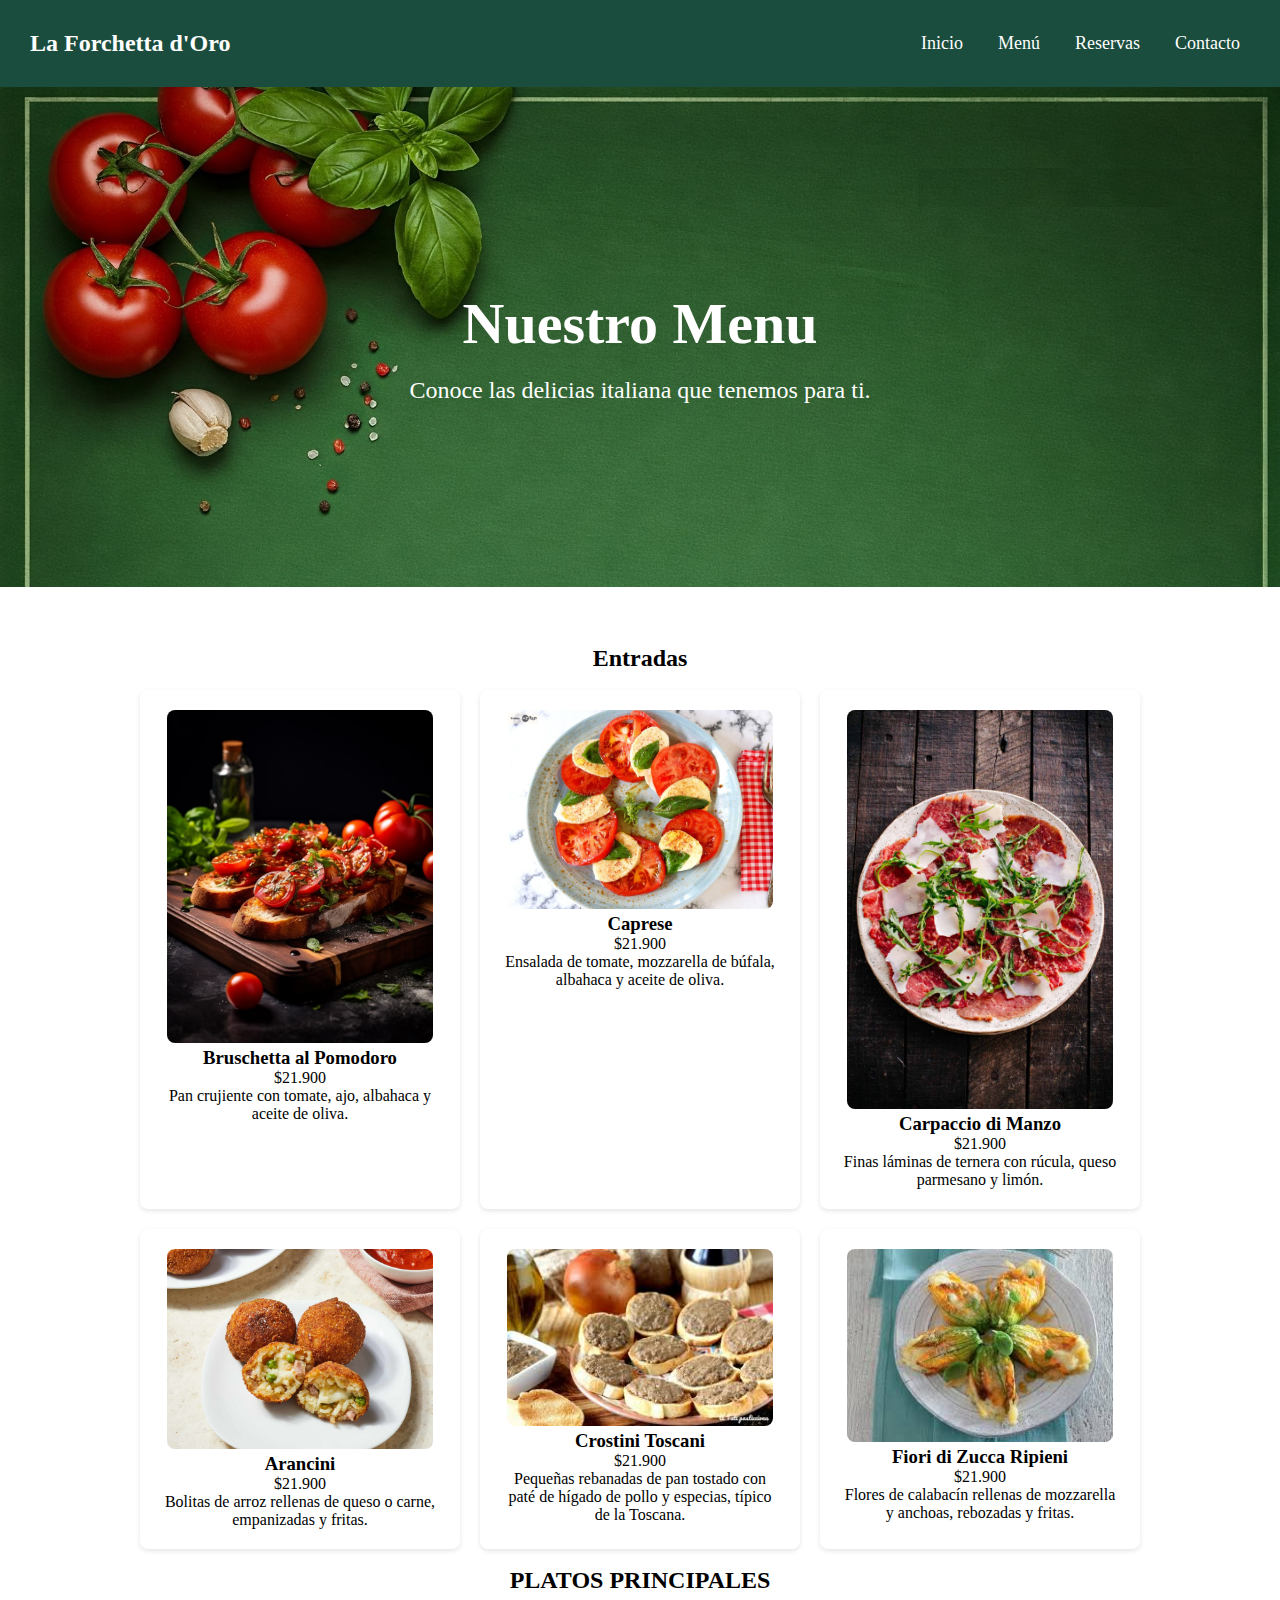
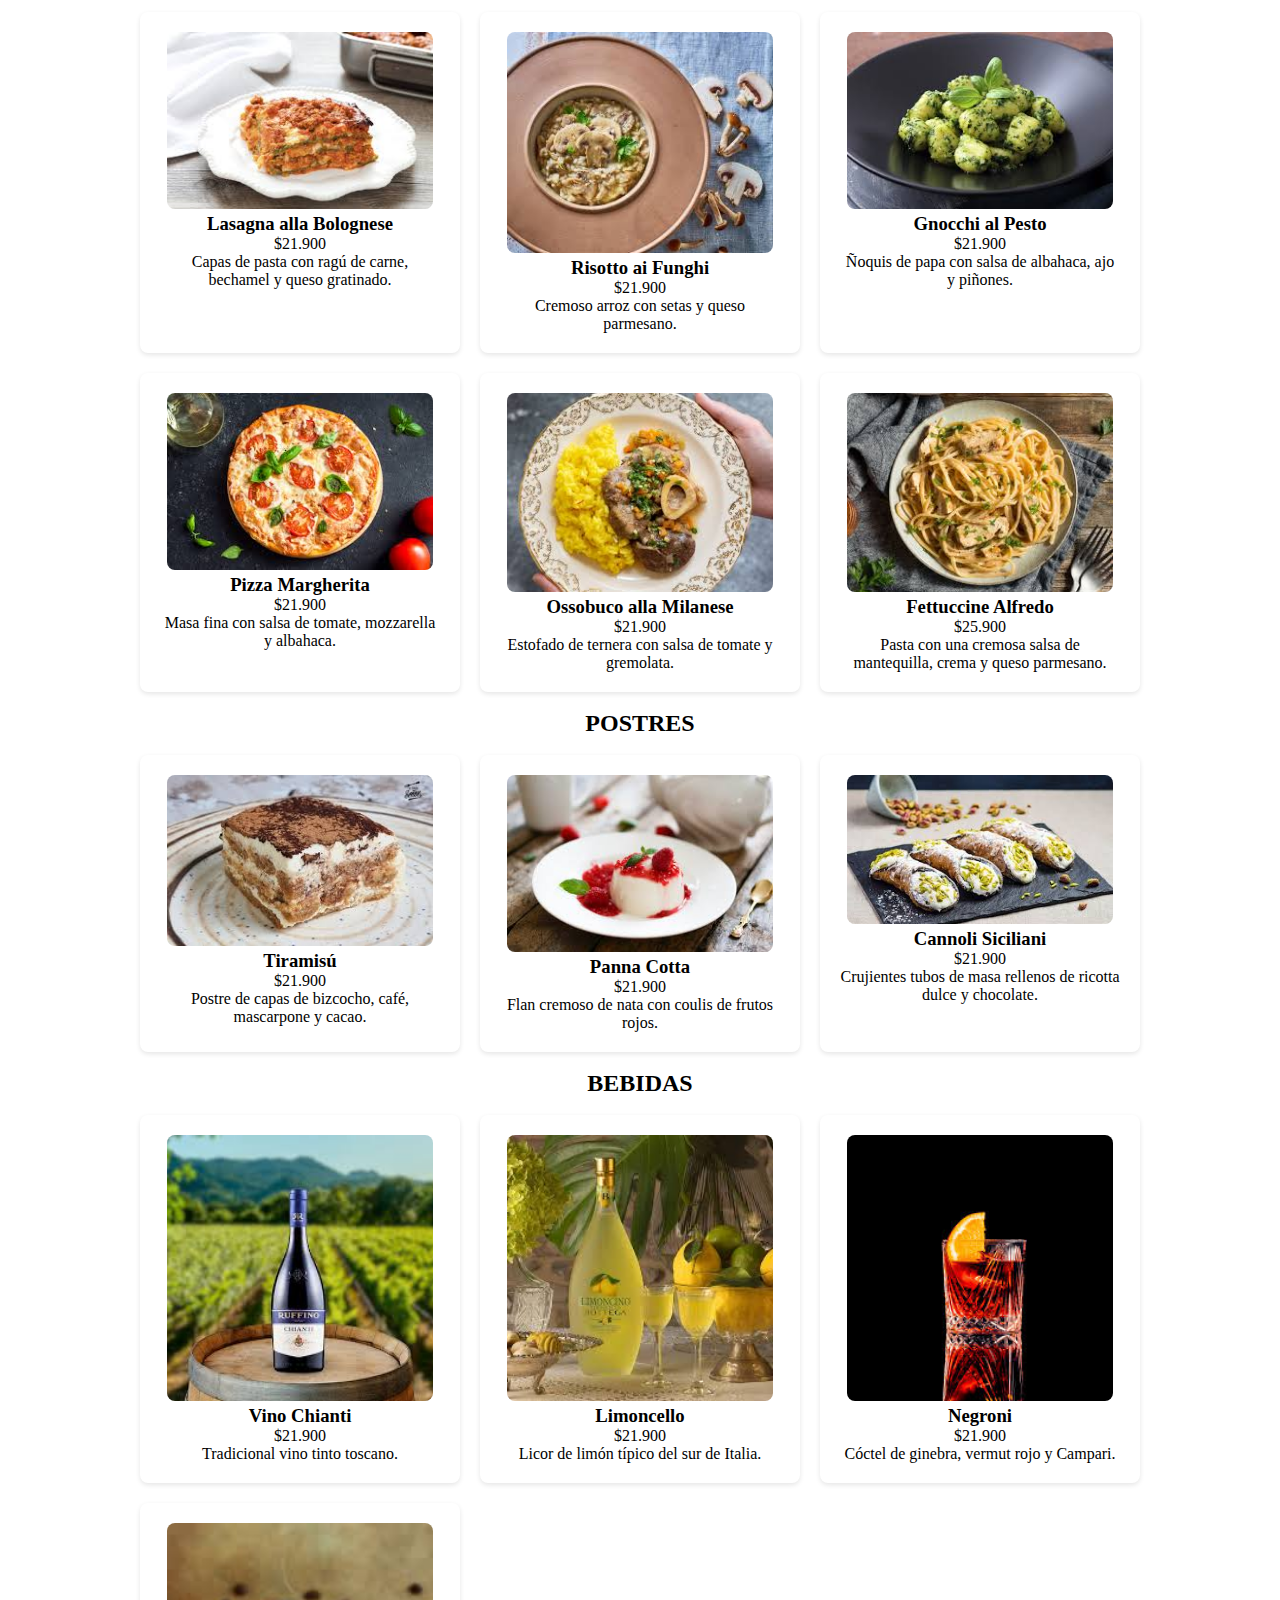
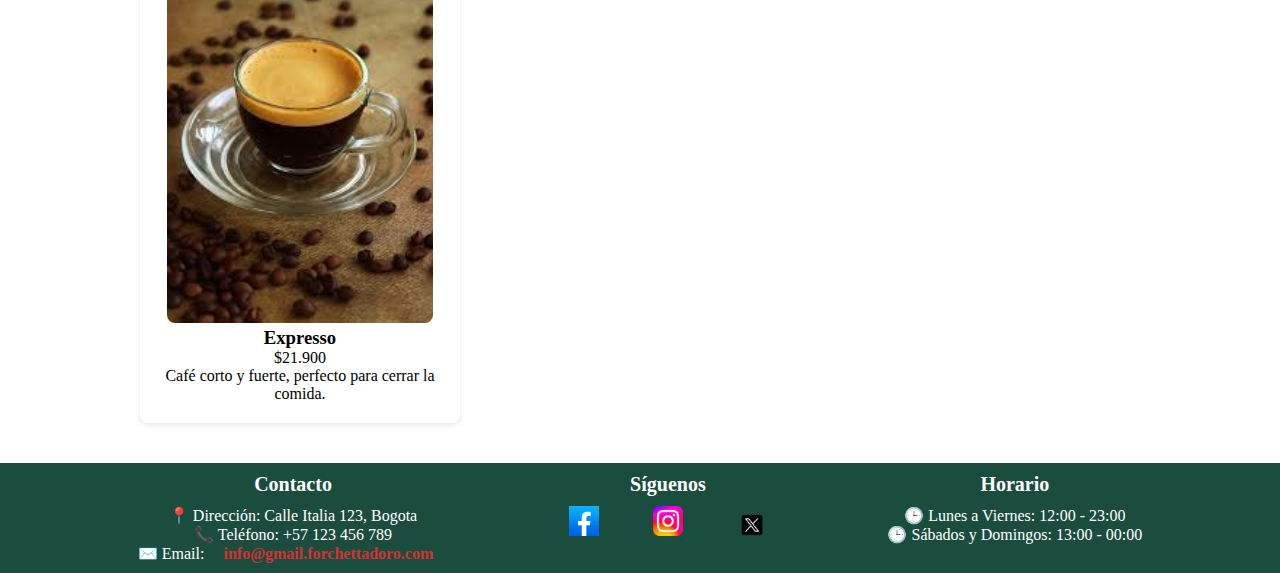
==== menu.html @ 47ca8242 "e" ====
<!DOCTYPE html>
<html lang="es">
<head>
    <meta charset="UTF-8">
    <meta name="viewport" content="width=device-width, initial-scale=1.0">
    <title>menu</title>
    <link rel="stylesheet" href="./styles.css">
    <link rel="stylesheet" href="./menu.css">
</head>
<nav class="navbar">
    <div class="logo">La Forchetta d'Oro</div>
    <input type="checkbox" id="menu-toggle" class="menu-toggle">
    <label for="menu-toggle" class="menu-icon">&#9776;</label>
    <ul class="nav-links">
        <li><a href="./index.html">Inicio</a></li>
        <li><a href="./menu.html">Menú</a></li>
        <li><a href="./reservas.html">Reservas</a></li>
        <li><a href="./contactos.html">Contacto</a></li>
    </ul>
</nav>
<body>
    <nav class="Encabezado2">
        <h1>Nuestro Menu</h1>
        <p>Conoce las delicias italiana que tenemos para ti.</p>
    </nav>
    <section class="menu">
    <br>
    <h2>Entradas</h2>
    <br>
        <div class="grid-container">
            <div class="item">
            <img src="./imganes/Bruschetta_ O Sabor da Itália em Cada Mordida.jpg" alt="">
            <h3>Bruschetta al Pomodoro</h3>
            <p class="precio">$21.900</p>
            <p>Pan crujiente con tomate, ajo, albahaca y aceite de oliva.</p></div>

            <div class="item">
            <img src="./imganes/caprese.jpg" alt="">
            <h3>Caprese</h3>
            <p class="precio">$21.900</p>
            <p>Ensalada de tomate, mozzarella de búfala, albahaca y aceite de oliva.</p></div>

            <div class="item">
            <img src="./imganes/beef-carpaccio-11.jpg" alt="">
            <h3>Carpaccio di Manzo</h3>
            <p class="precio">$21.900</p>
            <p>Finas láminas de ternera con rúcula, queso parmesano y limón.</p></div>

            <div class="item">
            <img src="./imganes/arancini.jpg" alt="">
            <h3>Arancini</h3>
            <p class="precio">$21.900</p>
            <p>Bolitas de arroz rellenas de queso o carne, empanizadas y fritas.</p></div>
            
            <div class="item">
            <img src="./imganes/crostini.jpg" alt="">
            <h3>Crostini Toscani </h3>
            <p class="precio">$21.900</p>
            <p>Pequeñas rebanadas de pan tostado con paté de hígado de pollo y especias, típico de la Toscana.</p></div>

            <div class="item">
                <img src="./imganes/fiori.jpg" alt="">
                <h3>Fiori di Zucca Ripieni </h3>
                <p class="precio">$21.900</p>
                <p>Flores de calabacín rellenas de mozzarella y anchoas, rebozadas y fritas.</p></div>
    
        </div>
        <br>
        <h2>PLATOS PRINCIPALES</h2>
        <br>
        <div class="grid-container">
            <div class="item">
            <img src="./imganes/lasagna.jpg" alt="">
            <h3>Lasagna alla Bolognese</h3>
            <p class="precio">$21.900</p>

            <p>Capas de pasta con ragú de carne, bechamel y queso gratinado.</p></div>

            <div class="item">
            <img src="./imganes/rissoto.jpg" alt="">
            <h3>Risotto ai Funghi</h3>
            <p class="precio">$21.900</p>
            <p>Cremoso arroz con setas y queso parmesano.</p></div>
            
            <div class="item">
            <img src="./imganes/alpesto.jpg" alt="">
            <h3>Gnocchi al Pesto</h3>
            <p class="precio">$21.900</p>
            <p>Ñoquis de papa con salsa de albahaca, ajo y piñones.</p></div>

            <div class="item">
            <img src="./imganes/pizza.jpg" alt="">
            <h3>Pizza Margherita</h3>
            <p class="precio">$21.900</p>
            <p>Masa fina con salsa de tomate, mozzarella y albahaca.</p></div>

            <div class="item">
            <img src="./imganes/milanese.jpg" alt="">
            <h3>Ossobuco alla Milanese</h3>
            <p class="precio">$21.900</p>
            <p>Estofado de ternera con salsa de tomate y gremolata.</p></div>

            <div class="item">
            <img src="./imganes/alfredo.jpg" alt="">
            <h3>Fettuccine Alfredo</h3>
            <p class="precio">$25.900</p>
            <p>Pasta con una cremosa salsa de mantequilla, crema y queso parmesano.</p>
            </div>
        </div>
        <br>
        <h2>POSTRES</h2>
        <br>
    <div class="grid-container">
            <div class="item">
            <img src="./imganes/tiramisu.jpg" alt="">
            <h3>Tiramisú</h3>
            <p class="precio">$21.900</p>
            <p>Postre de capas de bizcocho, café, mascarpone y cacao.</p></div>
            <div class="item">
            <img src="./imganes/panna.jpg" alt="">
            <h3>Panna Cotta</h3>
            <p class="precio">$21.900</p>
            <p>Flan cremoso de nata con coulis de frutos rojos.</p></div>
            <div class="item">
            <img src="./imganes/cannoli.jpg" alt="">
            <h3>Cannoli Siciliani</h3>
            <p class="precio">$21.900</p>
            <p>Crujientes tubos de masa rellenos de ricotta dulce y chocolate.</p></div>
        </div>
        <br>
        <h2>BEBIDAS</h2>
        <br>
        <div class="grid-container">
            <div class="item">
            <img src="./imganes/vino.jpg" alt="">
            <h3>Vino Chianti</h3>
            <p class="precio">$21.900</p>
            <p>Tradicional vino tinto toscano.</p></div>
            <div class="item">
            <img src="./imganes/limonceno.jpg" alt="">
            <h3>Limoncello</h3>
            <p class="precio">$21.900</p>
             <p>Licor de limón típico del sur de Italia.</p></div>
            <div class="item">
            <img src="./imganes/negroni.jpg" alt="">
            <h3>Negroni</h3>
            <p class="precio">$21.900</p>
            <p>Cóctel de ginebra, vermut rojo y Campari.</p></div>
            <div class="item">
            <img src="./imganes/expresso.jpg" alt="">
            <h3>Expresso</h3>
            <p class="precio">$21.900</p>
            <p>Café corto y fuerte, perfecto para cerrar la comida.</p></div>
        </div>
</section>
<footer class="footer">
    <div class="footer-container">
        <div class="footer-section">
            <h3>Contacto</h3>
            <p>📍 Dirección: Calle Italia 123, Bogota</p>
            <p>📞 Teléfono: +57 123 456 789</p>
            <p>✉️ Email: <a href="info@gmail.forchettadoro.com"> info@gmail.forchettadoro.com</a></p>
        </div>
        <div class="footer-section">
            <h3>Síguenos</h3>
            <div class="social-icons">
                <a href="https://www.facebook.com/?locale=es_LA"><img src="imganes/Logo_de_Facebook.png" alt="Facebook"></a>
                <a href="https://www.instagram.com/"><img src="imganes/Instagram_logo_2022.svg.png" alt="Instagram"></a>
                <a href="https://x.com/?lang=es"><img src="./imganes/twitter_x-logo-freelogovectors.net_.png" alt="Twitter"></a>
            </div>
        </div>
        <div class="footer-section">
            <h3>Horario</h3>
            <p>🕒 Lunes a Viernes: 12:00 - 23:00</p>
            <p>🕒 Sábados y Domingos: 13:00 - 00:00</
        </div>
</body>
</html>
---- styles.css ----
* {
    margin: 0;
    padding: 0;
    box-sizing: border-box;
}

@import url('https://fonts.googleapis.com/css2?family=Poppins:ital,wght@0,100;0,200;0,300;0,400;0,500;0,600;0,700;0,800;0,900;1,100;1,200;1,300;1,400;1,500;1,600;1,700;1,800;1,900&display=swap');

.body {
    font-family: 'Poppins', sans-serif;
}

.navbar {
    background-color:#1B4D3E; 
    color: white;
    display: flex;
    justify-content: space-between;
    align-items: center;
    padding: 30px 30px;
}

.logo {
    font-size: 24px;
    font-weight: bold;
}

.nav-links {
    list-style: none;
    display: flex;
    gap: 20px; 
}

.nav-links li {
    display: inline;
}

.nav-links a {
    color: white;
    text-decoration: none;
    font-size: 18px;
    padding: 10px;
    transition: 0.3s;
}

.nav-links a:hover {
    background-color: #555;
    border-radius: 5px;
}
.menu-icon {
    display: none;
    font-size: 30px;
    color: #fff;
    cursor: pointer;
}

.menu-list {
    list-style: none;
    display: flex;
    margin: 0;
    padding: 0;
}

.menu-list li {
    margin-left: 20px;
}

.menu-list a {
    color: #fff;
    text-decoration: none;
    font-size: 18px;
}

.menu-list a:hover {
    color: #f39c12;
}

.logo {
    color: white;
    font-size: 1.5em;
}

.menu-toggle {
    display: none;
}

.menu-icon {
    font-size: 2em;
    color: white;
    cursor: pointer;
    display: none;
}

.nav-links {
    list-style: none;
    display: flex;
    gap: 15px;
}

.nav-links li a {
    text-decoration: none;
    color: white;
}

@media (max-width: 768px) {
    .menu-icon {
        display: block;
    }

    .nav-links {
        display: none;
        flex-direction: column;
        position: absolute;
        top: 60px;
        right: 0;
        background: #1B4D3E;
        width: 100%;
        padding: 10px;
    }

    .menu-toggle:checked + .menu-icon + .nav-links {
        display: flex;
    }

}
---- menu.css ----
.Encabezado2{
    background-image:url(./imganes/fondomenu.jpg) ;
    height: 500px;
    background-size: cover;
    display: flex;
    flex-direction: column;
    justify-content: center;
    align-items: center;
    color: white;
    font-size: large;
}
.Encabezado2 p {
    font-size: 24px;
}
.Encabezado2 h1 {
    font-size: 58px;
    padding: 20px;
}
.menu {
    text-align: center;
    padding: 40px;
}

.grid-container {
    display: grid;
    grid-template-columns: repeat(auto-fit, minmax(250px, 1fr));
    gap: 20px;
    max-width: 1000px;
    margin: auto;
}

.item {
    background: white;
    padding: 20px;
    border-radius: 8px;
    box-shadow: 0 2px 5px rgba(0, 0, 0, 0.1);
    transition: transform 0.3s ease-in-out, opacity 0.3s;
}

.item img {
    width: 95%;
    border-radius: 8px;
}
  
.item:hover {
    transform: scale(1.1);
    opacity: 0.8;
  }
  
.price {
    font-weight: bold;
    color: #d32f2f;
    font-size: 18px;
}
.footer {
    background-color: #1B4D3E;
    color: white;
    text-align: center;
    padding: 10px 0;
}

.footer-container {
    display: flex;
    justify-content: space-around;
    flex-wrap: wrap;
    max-width: 1100px;
    margin: auto;
}

.footer-section a {
    margin: 15px;
    color: #d73030;
    text-decoration: none;
    font-weight: bold;
    }

.footer-section h3 {
    margin-bottom: 10px;
    font-size: 20px;
}

.footer-section p {
    font-size: 16px;
}

.social-icons a img {
    width: 30px;
    margin: 0 10px;
    transition: transform 0.3s ease;
}

.social-icons a img:hover {
    transform: scale(1.2);
}

.footer-copy {
    margin-top: 15px;
    font-size: 14px;
}
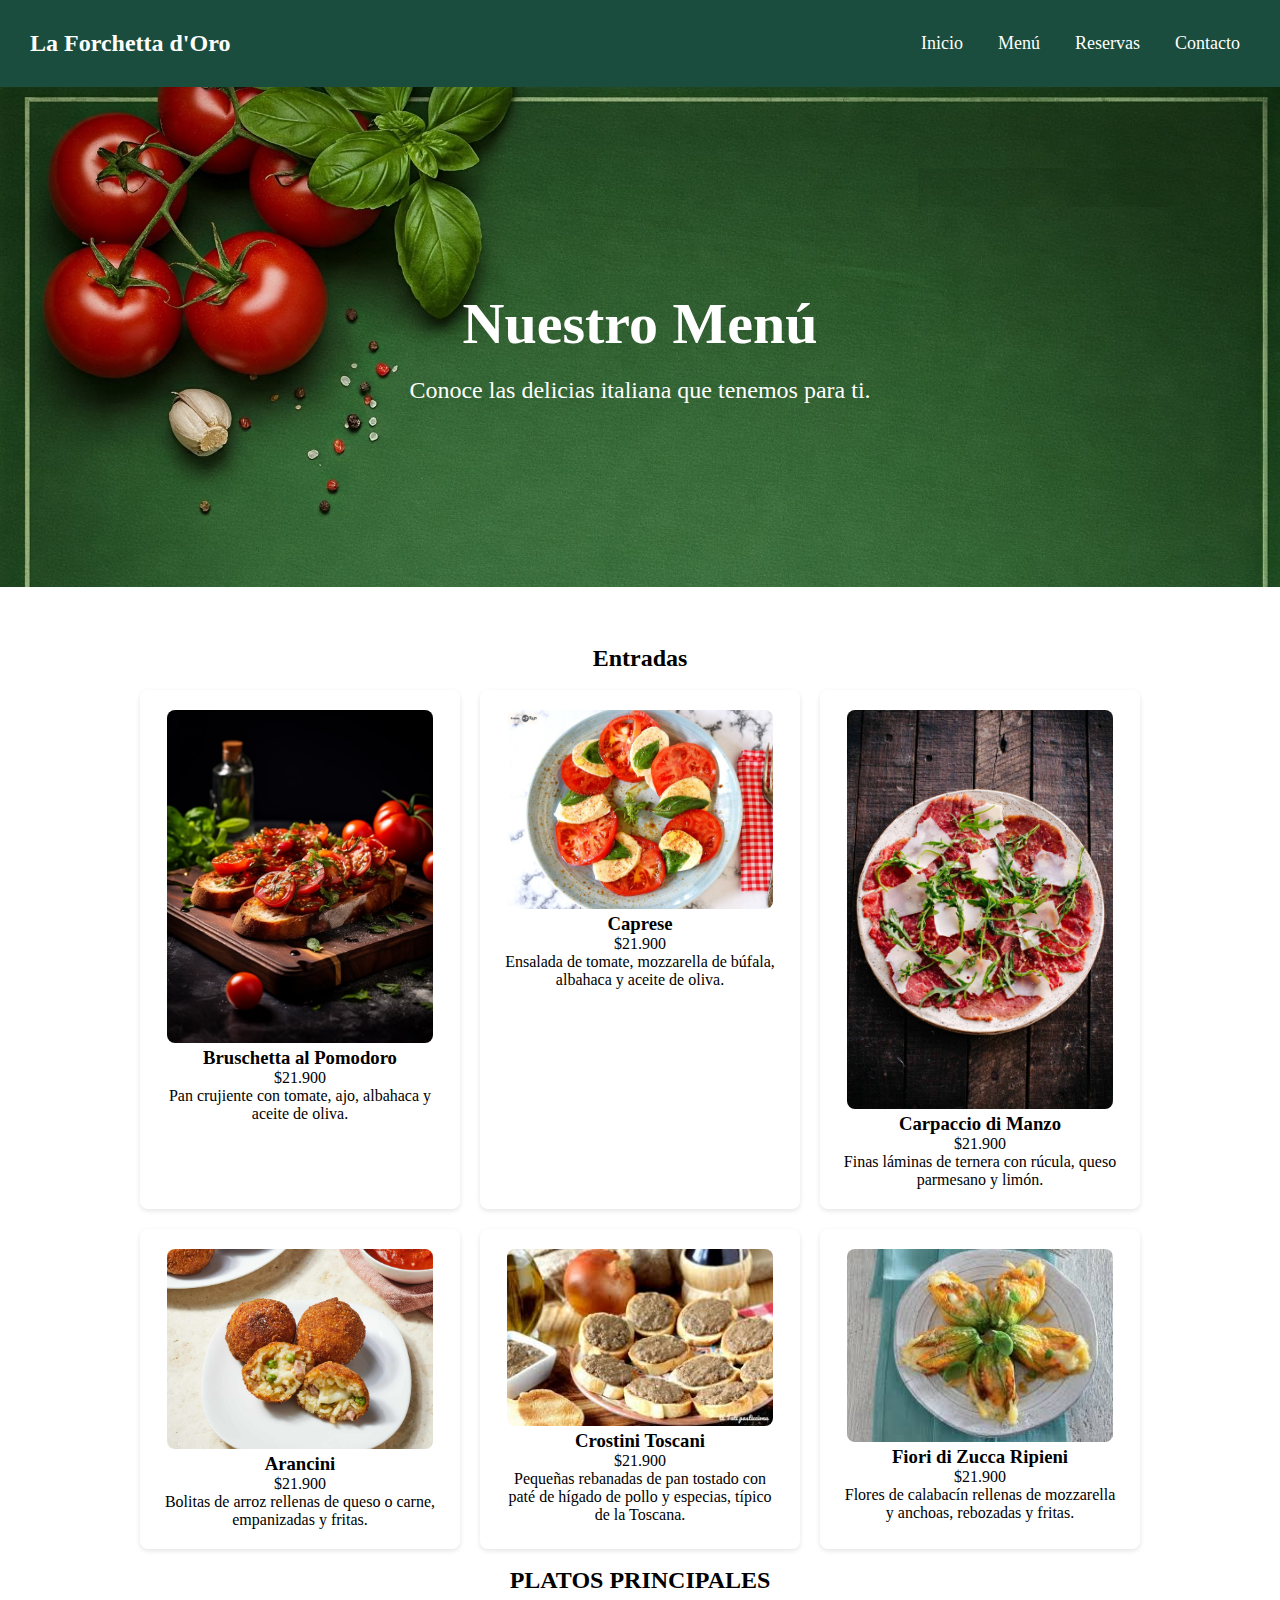
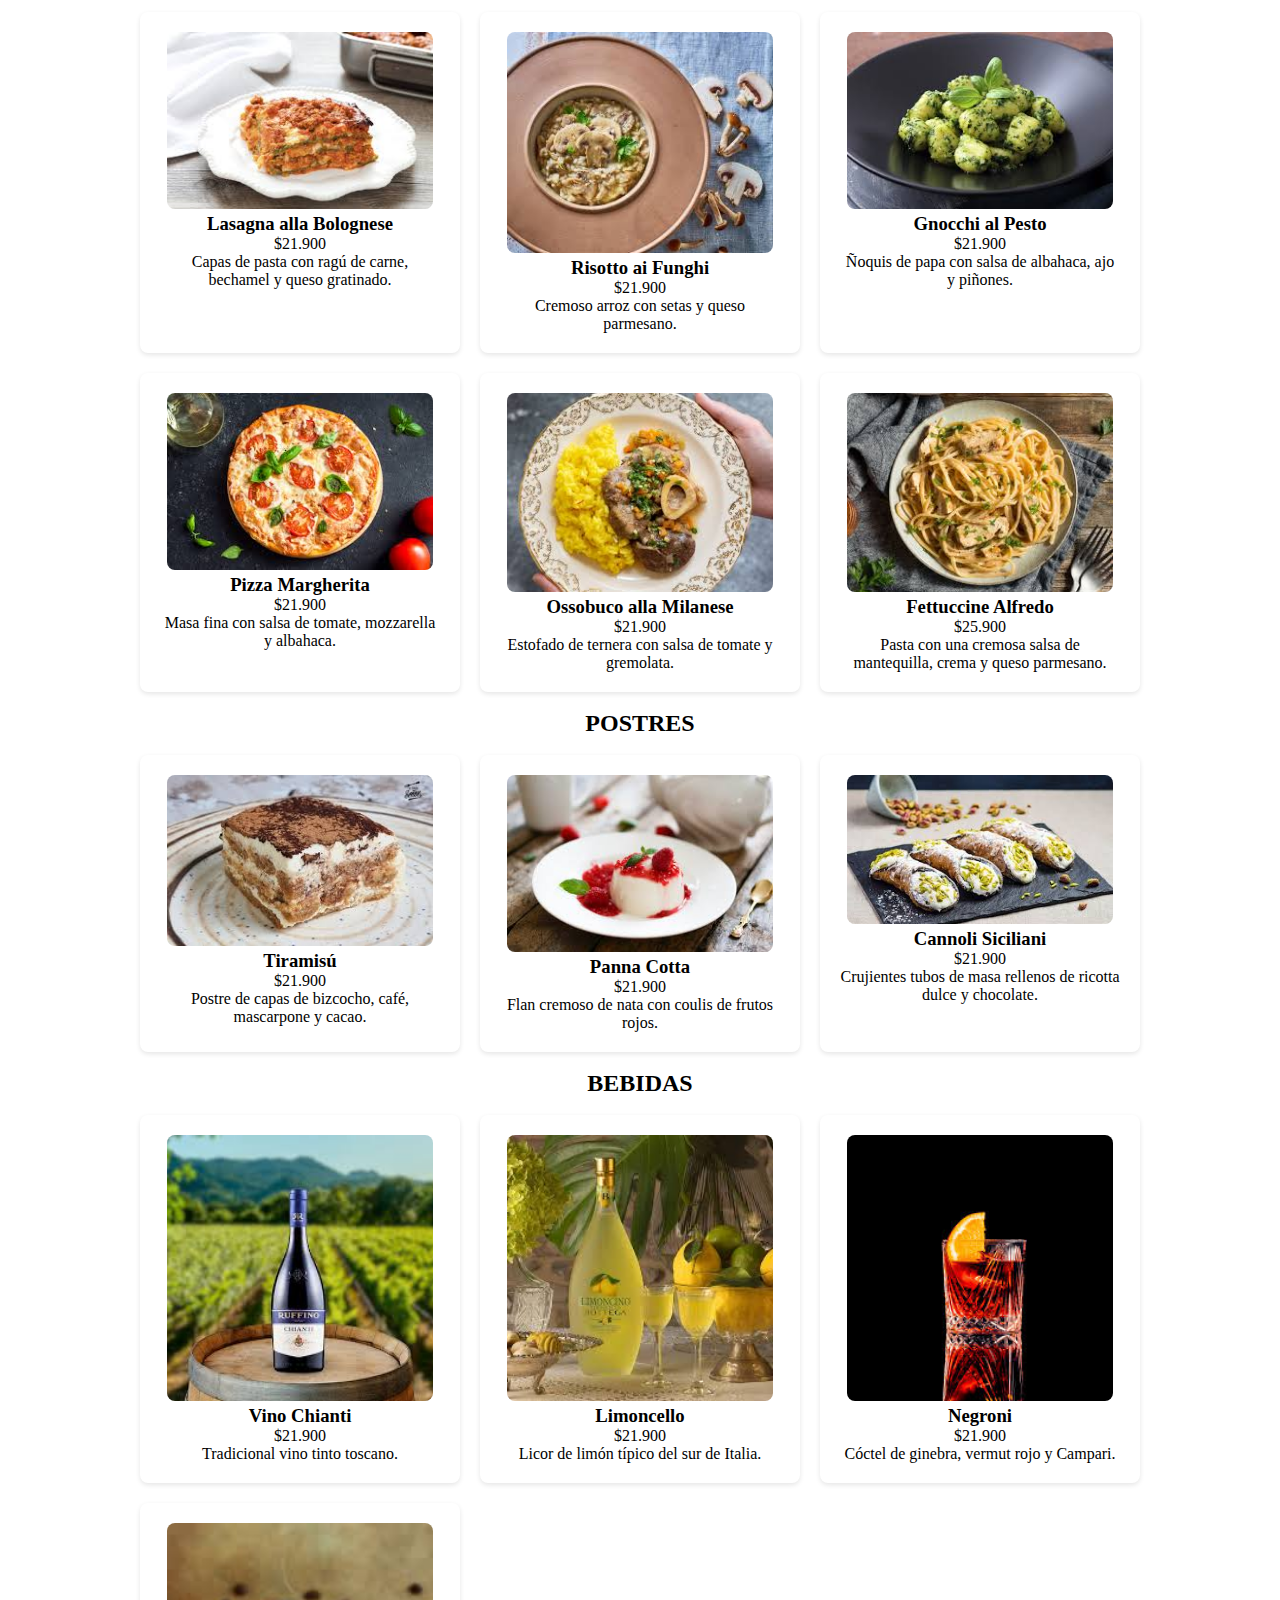
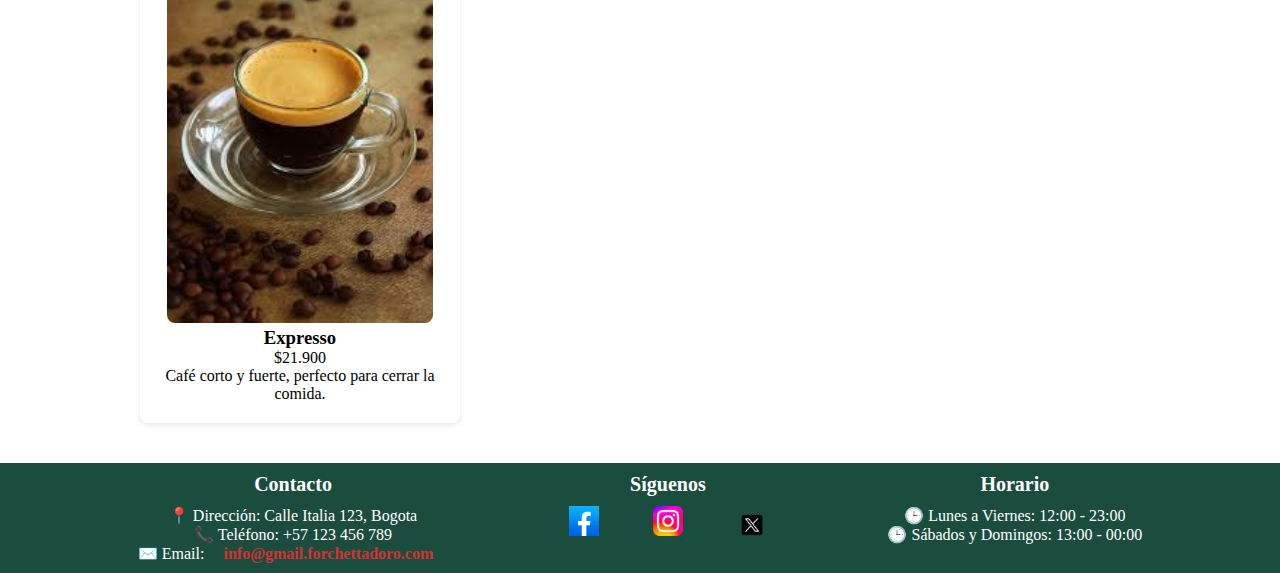
==== commit e21b4102: "Update menu.html" ====
--- a/menu.html
+++ b/menu.html
@@ -20,7 +20,7 @@
 </nav>
 <body>
     <nav class="Encabezado2">
-        <h1>Nuestro Menu</h1>
+        <h1>Nuestro Menú </h1>
         <p>Conoce las delicias italiana que tenemos para ti.</p>
     </nav>
     <section class="menu">
@@ -175,4 +175,4 @@
             <p>🕒 Sábados y Domingos: 13:00 - 00:00</
         </div>
 </body>
-</html>+</html>
